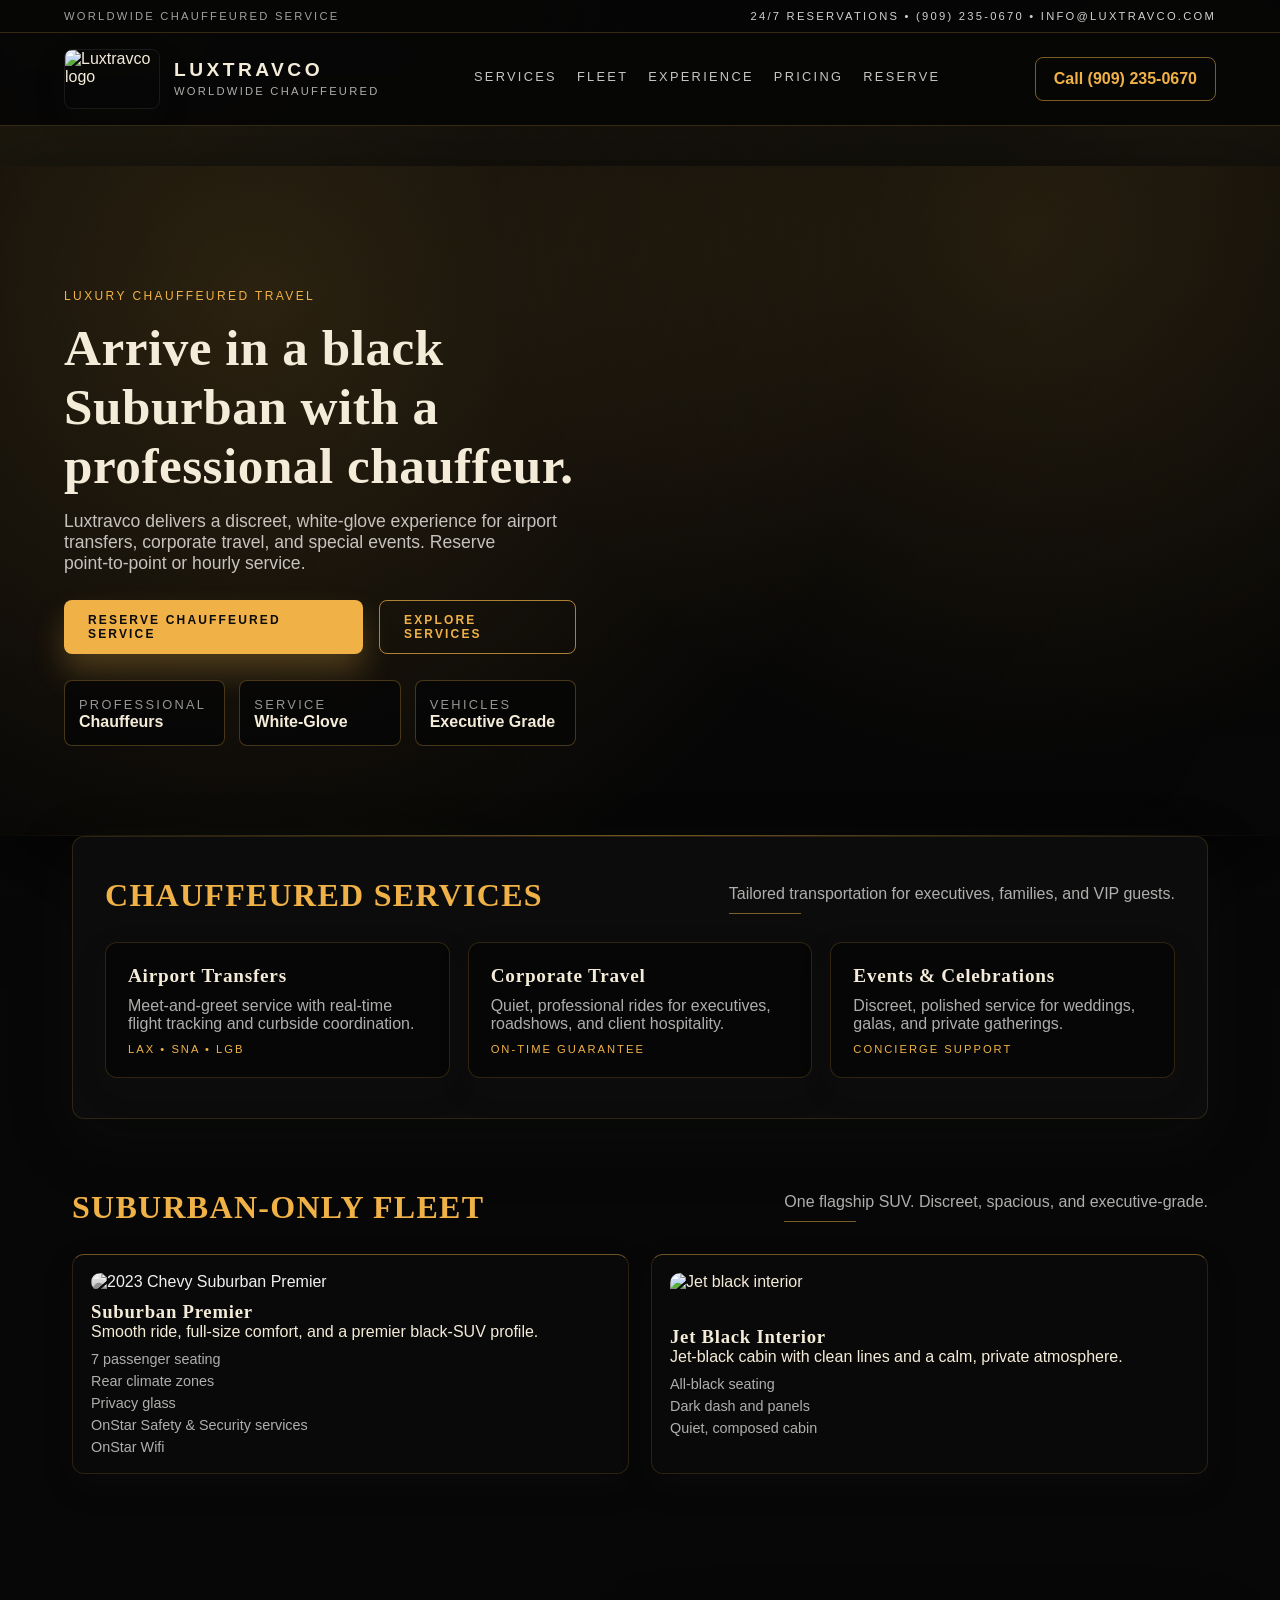
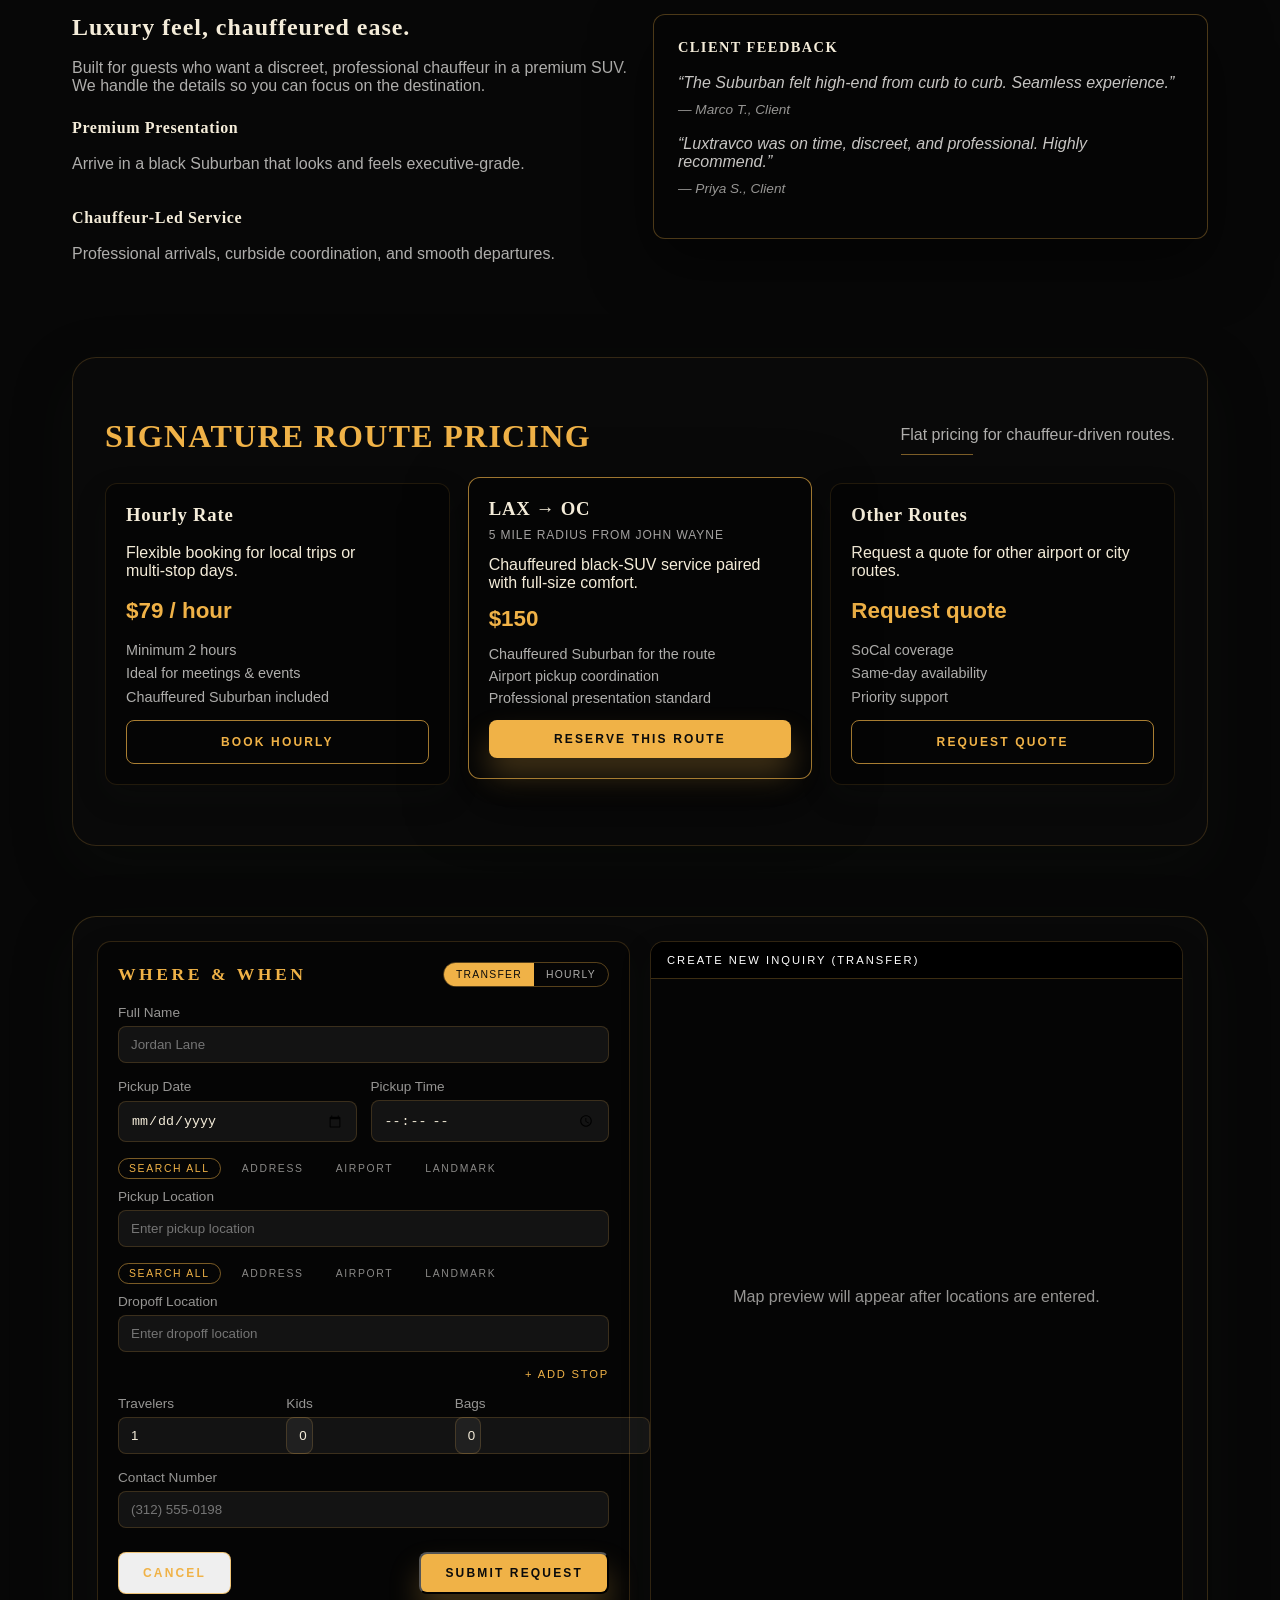
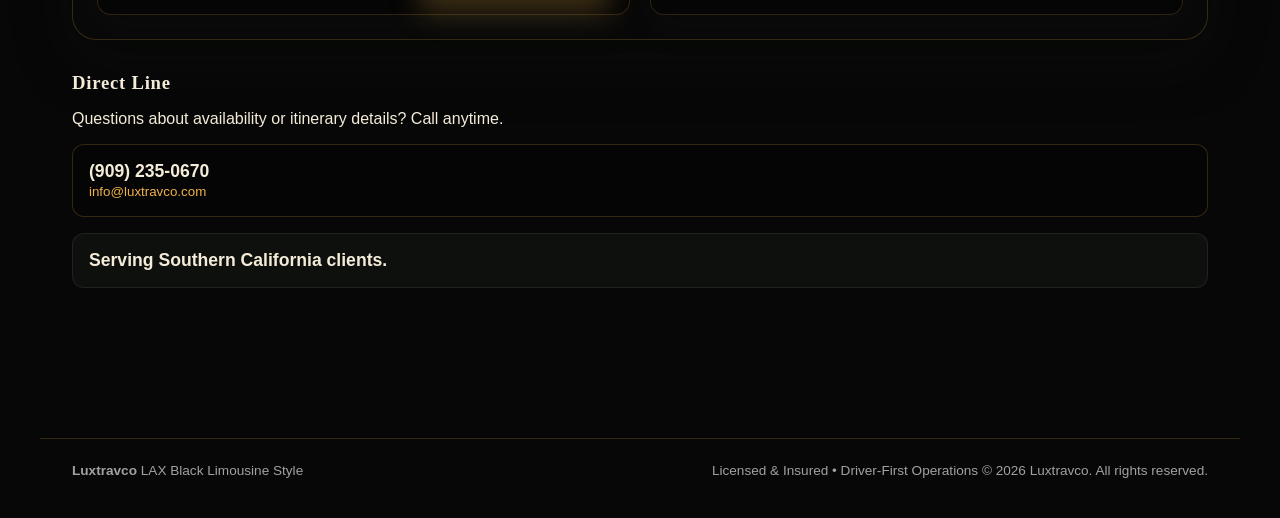
==== mobile.html @ 1f362af4 "Add files via upload" ====
<!doctype html>
<html lang="en">
<head>
  <meta charset="utf-8" />
  <meta name="viewport" content="width=device-width, initial-scale=1" />
  <title>Luxtravco | Mobile</title>
  <link rel="icon" type="image/jpeg" href="logo.jpeg" />
  <link rel="stylesheet" href="mobile.css" />
  <script>
    (function () {
      const isMobile =
        (navigator.userAgentData && navigator.userAgentData.mobile) ||
        /Mobi|Android|iPhone|iPad|iPod|BlackBerry|IEMobile|Opera Mini/i.test(
          navigator.userAgent
        );
      const isSmall = window.matchMedia('(max-width: 900px)').matches;
      if (!isMobile && !isSmall) {
        window.location.replace('index.html' + window.location.hash);
      }
    })();
  </script>
</head>
<body>
  <header class="mobile-header">
    <div class="brand">
      <img src="logo.jpeg" alt="Luxtravco logo" />
      <div>
        <strong>Luxtravco</strong>
        <small>Worldwide Chauffeured</small>
      </div>
    </div>
    <a class="call-btn" href="tel:+19092350670">Call (909) 235‑0670</a>
  </header>

  <main>
    <section class="hero">
      <span class="eyebrow">Luxury Chauffeured Travel</span>
      <h1>Black‑SUV chauffeured service for airport, corporate, and VIP travel.</h1>
      <p>
        Discreet, professional chauffeurs. Executive‑grade Suburban fleet. Reserve
        point‑to‑point or hourly service in minutes.
      </p>
      <a class="primary-btn" href="#book">Reserve Service</a>
      <img src="suburban-main.jpg" alt="Black Suburban" />
    </section>

    <section class="services">
      <h2>Services</h2>
      <div class="card">
        <h3>Airport Transfers</h3>
        <p>Flight tracking, curbside coordination, and meet‑and‑greet service.</p>
      </div>
      <div class="card">
        <h3>Corporate Travel</h3>
        <p>Quiet, reliable rides for roadshows, client meetings, and teams.</p>
      </div>
      <div class="card">
        <h3>Events & Celebrations</h3>
        <p>Discreet luxury service for weddings, galas, and private gatherings.</p>
      </div>
    </section>

    <section class="pricing">
      <h2>Signature Pricing</h2>
      <div class="card">
        <h3>Hourly Rate</h3>
        <strong>$79 / hour</strong>
        <p>2‑hour minimum. Executive Suburban with professional chauffeur.</p>
      </div>
      <div class="card">
        <h3>LAX → OC</h3>
        <small>5 mile radius from John Wayne</small>
        <strong>$150</strong>
        <p>Direct airport transfer in a black Suburban.</p>
      </div>
    </section>

    <section id="book" class="booking">
      <h2>Reserve Chauffeured Service</h2>
      <form class="booking-form" id="booking-form">
        <label>
          Full Name
          <input type="text" name="fullName" placeholder="Jordan Lane" required />
        </label>
        <label>
          Pickup Date
          <input type="date" name="pickupDate" required />
        </label>
        <label>
          Pickup Time
          <input type="time" name="pickupTime" />
        </label>
        <label>
          Pickup Location
          <input type="text" name="pickupLocation" placeholder="Enter pickup location" required />
        </label>
        <label>
          Dropoff Location
          <input type="text" name="dropoffLocation" placeholder="Enter dropoff location" required />
        </label>
        <label>
          Travelers
          <input type="number" min="1" value="1" name="travelers" />
        </label>
        <label>
          Kids
          <input type="number" min="0" value="0" name="kids" />
        </label>
        <label>
          Bags
          <input type="number" min="0" value="0" name="bags" />
        </label>
        <label>
          Contact Number
          <input type="text" name="contactNumber" placeholder="(312) 555‑0198" />
        </label>
        <button class="primary-btn" type="submit">Submit Request</button>
        <p class="form-status" id="form-status" aria-live="polite"></p>
      </form>
      <div class="contact">
        <strong>(909) 235‑0670</strong>
        <a href="mailto:info@luxtravco.com">info@luxtravco.com</a>
      </div>
    </section>
  </main>

  <footer class="mobile-footer">
    <span>© 2026 Luxtravco. All rights reserved.</span>
    <a href="index.html">View desktop site</a>
  </footer>

  <script src="script.js"></script>
</body>
</html>
---- mobile.css ----
:root {
  --gold: #f0b247;
  --black: #050505;
  --mist: #f4ecd9;
  --line: rgba(240, 178, 71, 0.25);
}

* {
  box-sizing: border-box;
  margin: 0;
  padding: 0;
}

body {
  font-family: "Avenir Next", "Helvetica Neue", Arial, sans-serif;
  background: var(--black);
  color: var(--mist);
  line-height: 1.5;
}

a {
  color: inherit;
  text-decoration: none;
}

.mobile-header {
  display: grid;
  gap: 12px;
  padding: 16px;
  border-bottom: 1px solid var(--line);
}

.brand {
  display: grid;
  grid-template-columns: 60px 1fr;
  gap: 12px;
  align-items: center;
}

.brand img {
  width: 60px;
  height: 38px;
  border-radius: 6px;
  object-fit: cover;
  border: 1px solid rgba(255, 255, 255, 0.1);
}

.brand strong {
  text-transform: uppercase;
  letter-spacing: 0.18em;
}

.brand small {
  display: block;
  font-size: 0.65rem;
  letter-spacing: 0.16em;
  text-transform: uppercase;
  color: rgba(247, 245, 242, 0.6);
}

.call-btn {
  display: inline-flex;
  justify-content: center;
  padding: 10px 16px;
  border: 1px solid rgba(240, 178, 71, 0.6);
  border-radius: 999px;
  color: var(--gold);
  text-transform: uppercase;
  letter-spacing: 0.16em;
  font-size: 0.7rem;
}

main {
  padding: 20px 16px 60px;
}

.hero {
  display: grid;
  gap: 16px;
}

.hero img {
  width: 100%;
  border-radius: 14px;
  border: 1px solid rgba(240, 178, 71, 0.2);
}

.eyebrow {
  text-transform: uppercase;
  letter-spacing: 0.18em;
  font-size: 0.65rem;
  color: var(--gold);
}

h1 {
  font-family: "Times New Roman", "Georgia", serif;
  font-size: 2rem;
}

.primary-btn {
  display: inline-flex;
  justify-content: center;
  padding: 12px 18px;
  background: var(--gold);
  color: #0b0b0b;
  border-radius: 999px;
  text-transform: uppercase;
  letter-spacing: 0.18em;
  font-size: 0.7rem;
  font-weight: 600;
}

section {
  margin-top: 36px;
}

h2 {
  text-transform: uppercase;
  letter-spacing: 0.16em;
  font-size: 1.1rem;
  color: var(--gold);
  margin-bottom: 12px;
}

.card {
  background: rgba(10, 10, 10, 0.9);
  border: 1px solid rgba(240, 178, 71, 0.2);
  border-radius: 12px;
  padding: 16px;
  margin-bottom: 12px;
}

.card strong {
  display: block;
  color: var(--gold);
  margin: 6px 0;
}

.booking-form {
  display: grid;
  gap: 12px;
  background: rgba(10, 10, 10, 0.9);
  border: 1px solid rgba(240, 178, 71, 0.2);
  border-radius: 12px;
  padding: 16px;
}

.booking-form label {
  display: grid;
  gap: 6px;
  font-size: 0.85rem;
  color: rgba(247, 245, 242, 0.7);
}

.booking-form input {
  background: rgba(255, 255, 255, 0.06);
  border: 1px solid rgba(240, 178, 71, 0.2);
  border-radius: 8px;
  padding: 10px 12px;
  color: var(--mist);
}

.form-status {
  font-size: 0.85rem;
  color: rgba(247, 245, 242, 0.7);
}

.contact {
  display: grid;
  gap: 6px;
  margin-top: 12px;
}

.contact a {
  color: var(--gold);
}

.mobile-footer {
  padding: 20px 16px 30px;
  border-top: 1px solid var(--line);
  display: grid;
  gap: 8px;
  font-size: 0.8rem;
  color: rgba(247, 245, 242, 0.6);
}

.mobile-footer a {
  color: var(--gold);
}
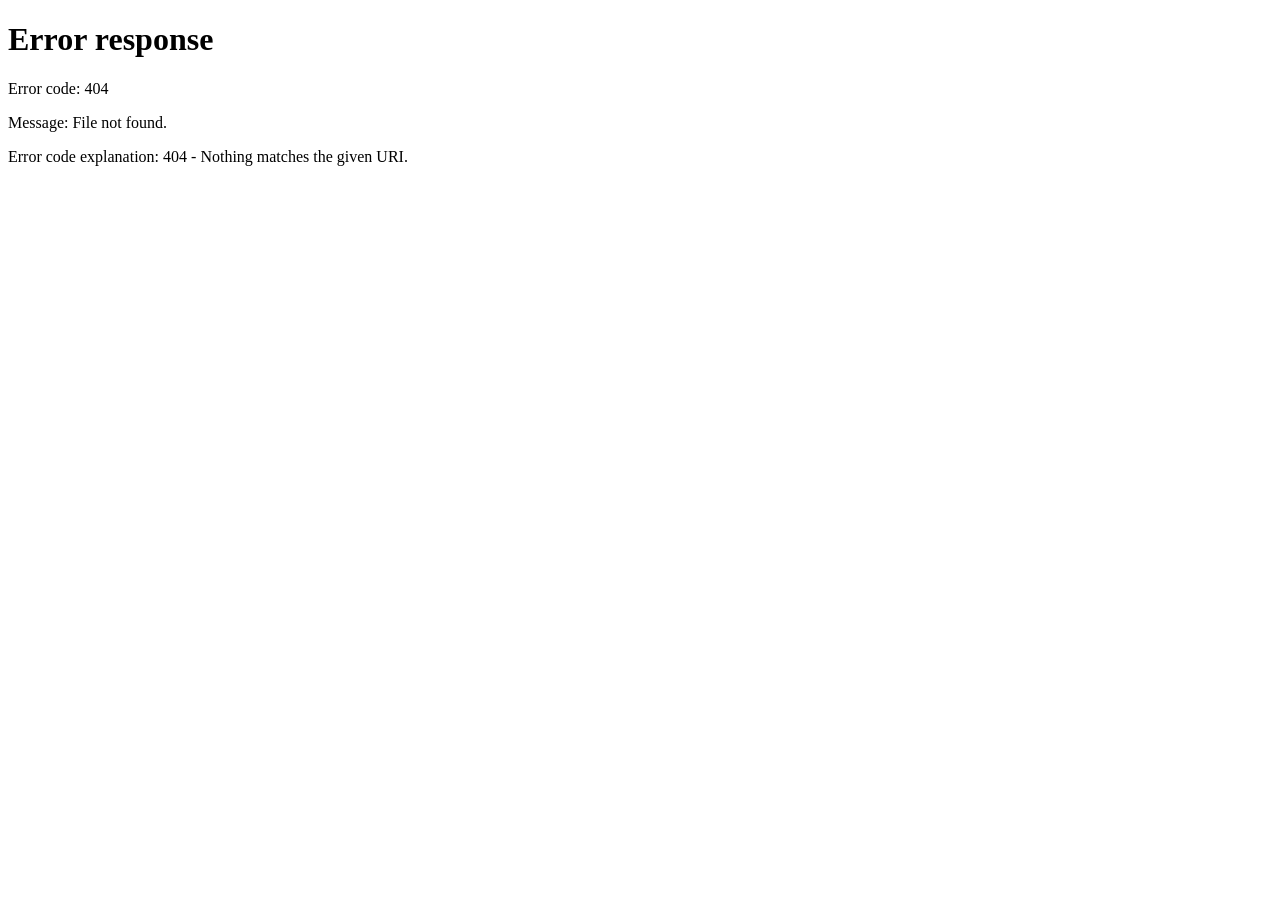
==== commit 0472a2c7: "Update mobile.html" ====
--- a/mobile.html
+++ b/mobile.html
@@ -26,7 +26,7 @@
       <img src="logo.jpeg" alt="Luxtravco logo" />
       <div>
         <strong>Luxtravco</strong>
-        <small>Worldwide Chauffeured</small>
+        <small>Chauffeur Service</small>
       </div>
     </div>
     <a class="call-btn" href="tel:+19092350670">Call (909) 235‑0670</a>
@@ -65,12 +65,12 @@
       <div class="card">
         <h3>Hourly Rate</h3>
         <strong>$79 / hour</strong>
-        <p>2‑hour minimum. Executive Suburban with professional chauffeur.</p>
+        <small>5 mile radius from John Wayne</small>
+        <p>Executive Chevy Suburban with professional chauffeur.</p>
       </div>
       <div class="card">
         <h3>LAX → OC</h3>
-        <small>5 mile radius from John Wayne</small>
-        <strong>$150</strong>
+        <strong>$149</strong>
         <p>Direct airport transfer in a black Suburban.</p>
       </div>
     </section>
@@ -90,13 +90,27 @@
           Pickup Time
           <input type="time" name="pickupTime" />
         </label>
-        <label>
+        <label class="autocomplete-field">
           Pickup Location
-          <input type="text" name="pickupLocation" placeholder="Enter pickup location" required />
+          <input
+            type="text"
+            name="pickupLocation"
+            placeholder="Enter pickup location"
+            required
+            data-autocomplete="pickup"
+            data-location-type="all"
+          />
         </label>
-        <label>
+        <label class="autocomplete-field">
           Dropoff Location
-          <input type="text" name="dropoffLocation" placeholder="Enter dropoff location" required />
+          <input
+            type="text"
+            name="dropoffLocation"
+            placeholder="Enter dropoff location"
+            required
+            data-autocomplete="dropoff"
+            data-location-type="all"
+          />
         </label>
         <label>
           Travelers
@@ -114,7 +128,7 @@
           Contact Number
           <input type="text" name="contactNumber" placeholder="(312) 555‑0198" />
         </label>
-        <button class="primary-btn" type="submit">Submit Request</button>
+        <button class="primary-btn" type="submit" data-action="email-form">Submit Request</button>
         <p class="form-status" id="form-status" aria-live="polite"></p>
       </form>
       <div class="contact">
@@ -126,7 +140,7 @@
 
   <footer class="mobile-footer">
     <span>© 2026 Luxtravco. All rights reserved.</span>
-    <a href="index.html">View desktop site</a>
+    <a href="index.html?desktop=1">View desktop site</a>
   </footer>
 
   <script src="script.js"></script>
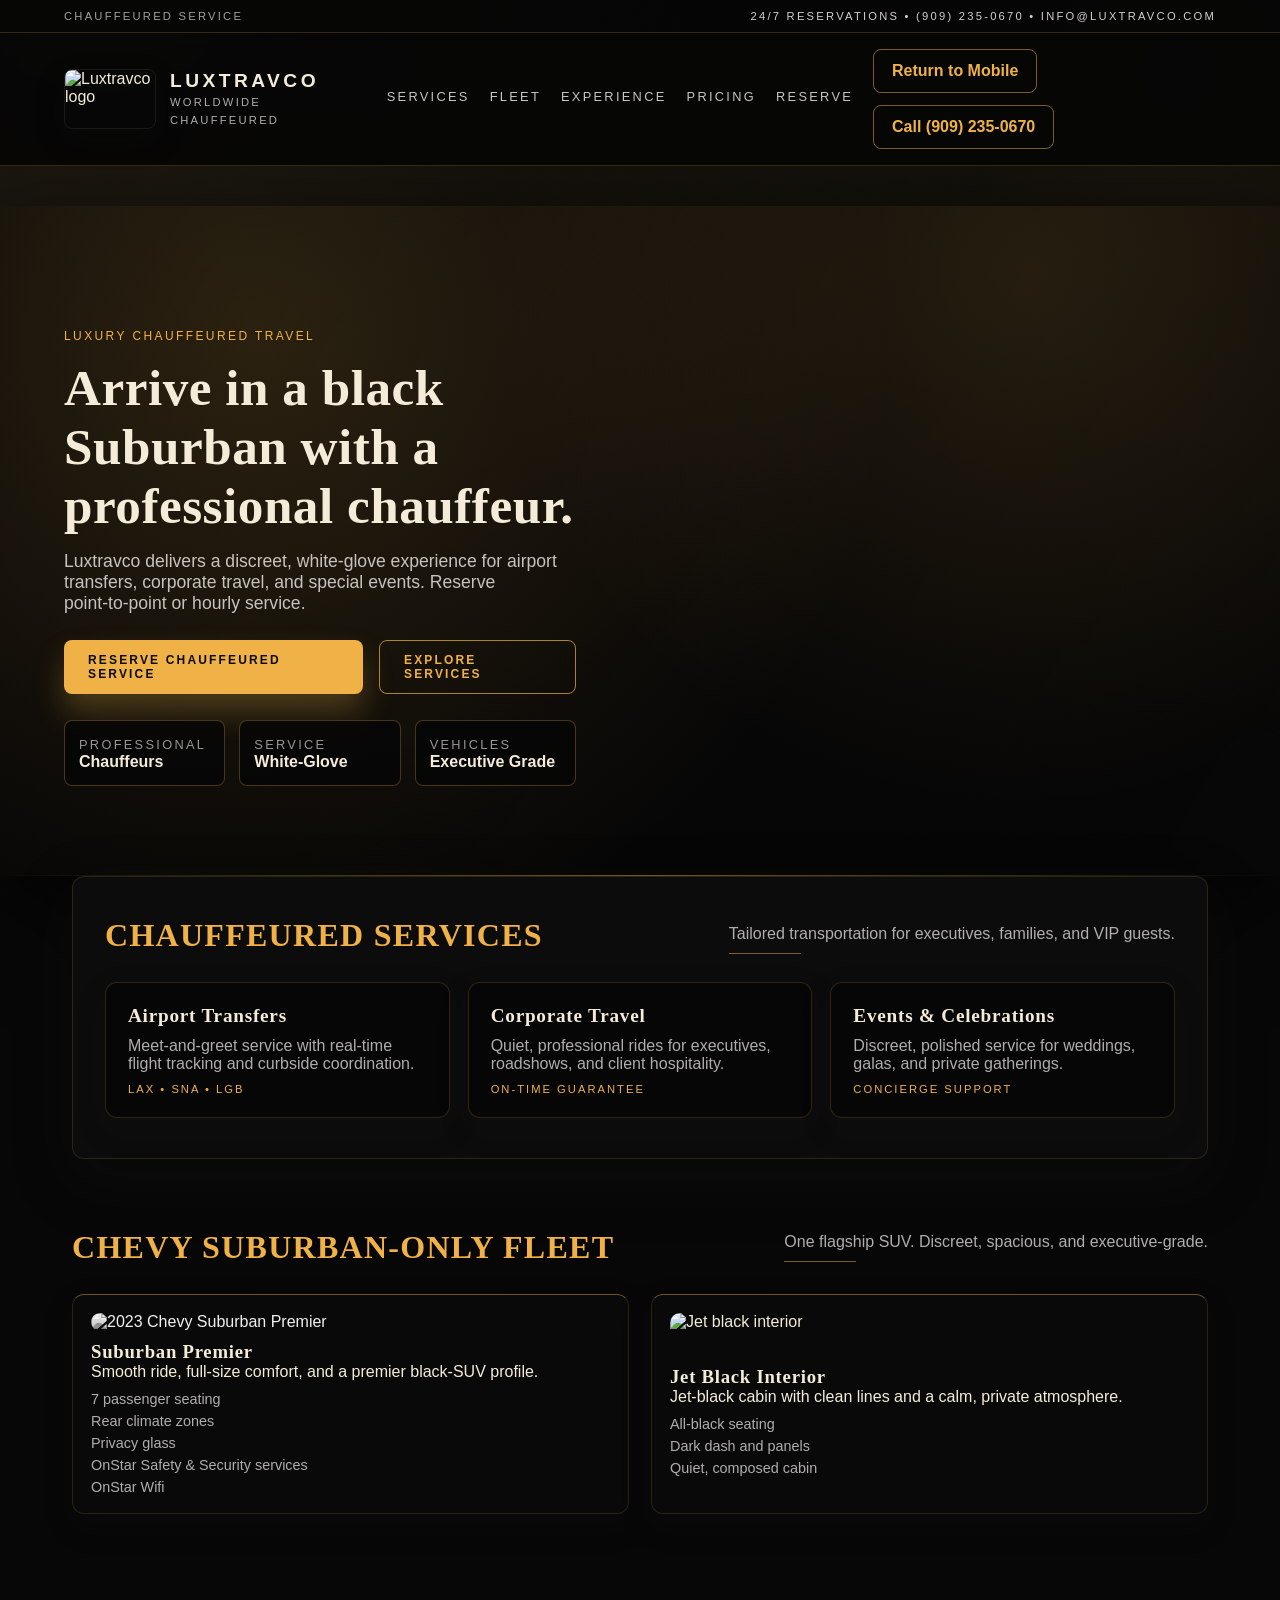
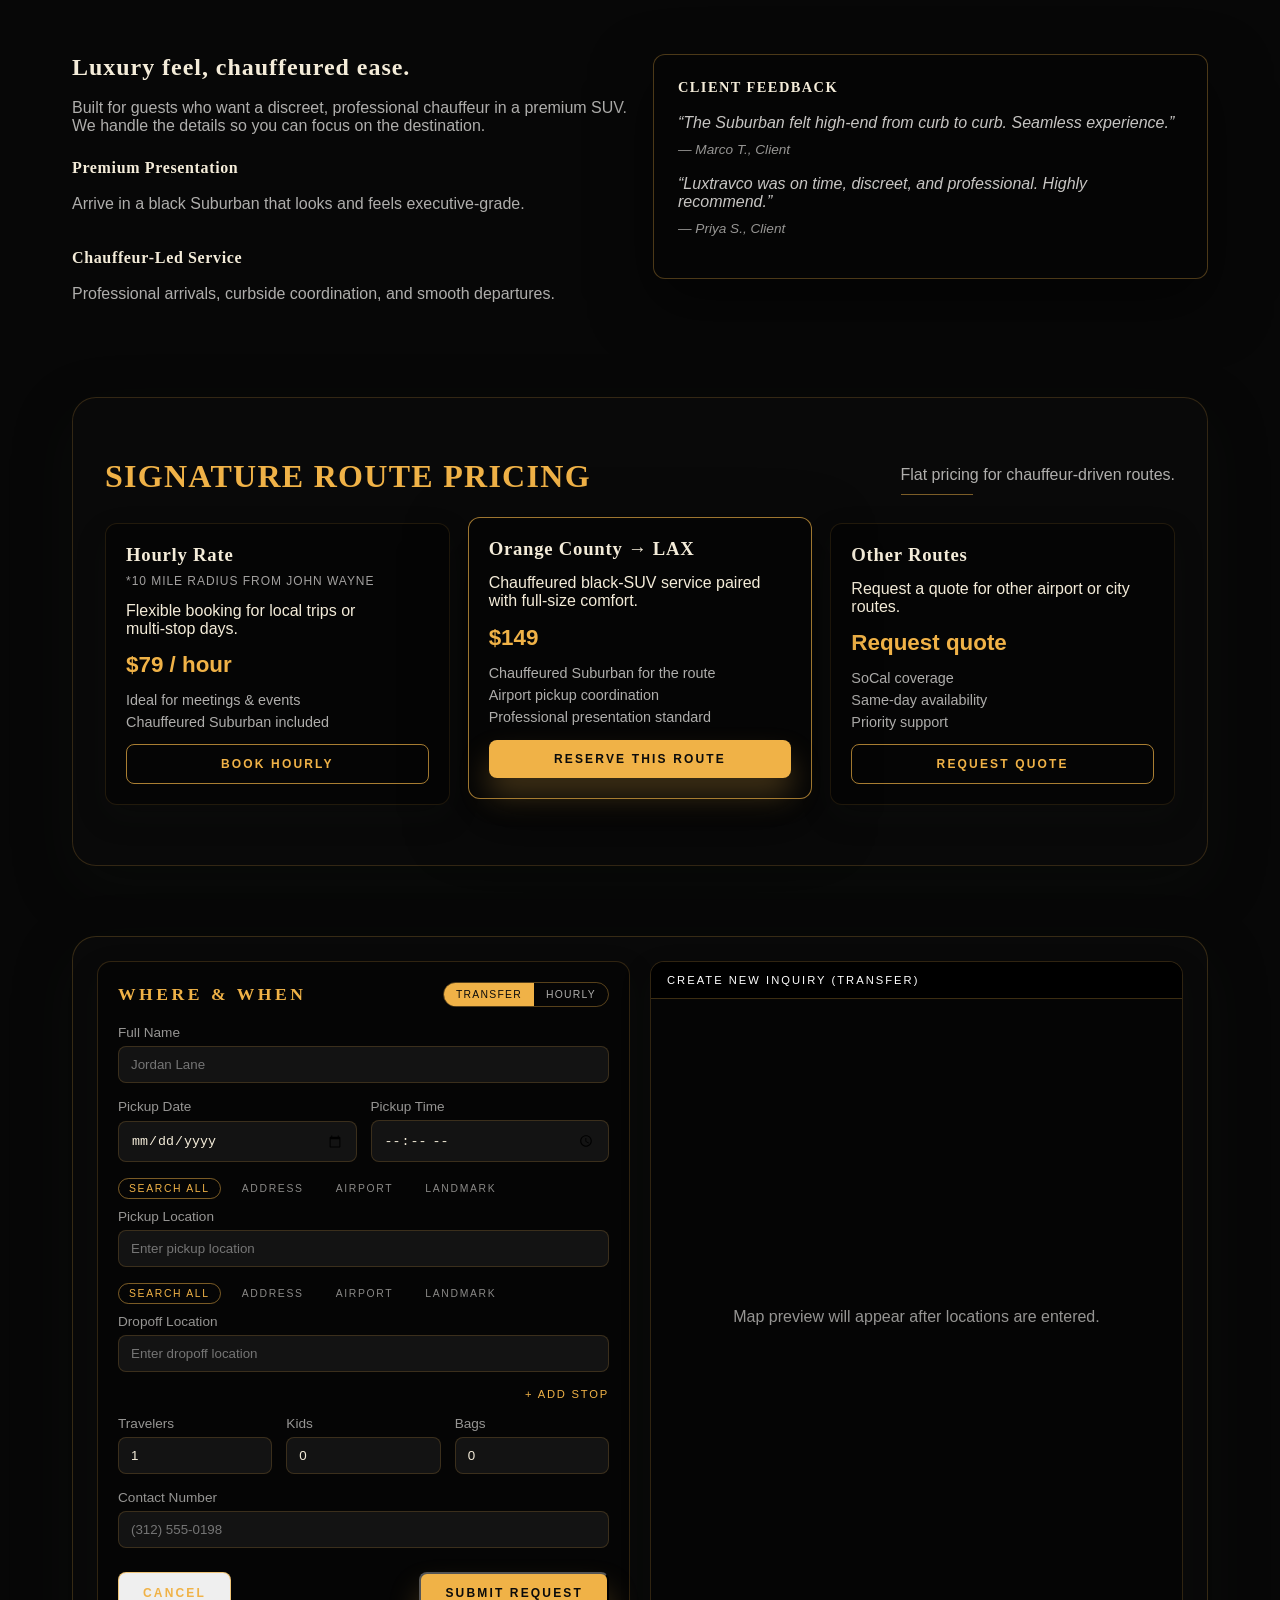
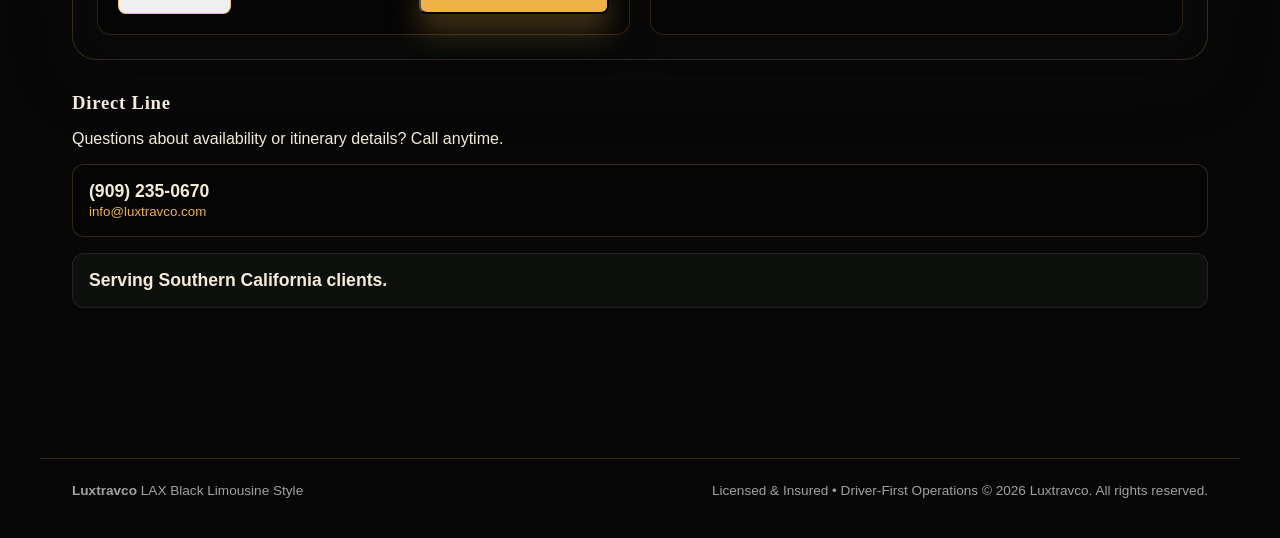
==== commit 45643f4d: "Add files via upload" ====
--- a/mobile.html
+++ b/mobile.html
@@ -26,7 +26,7 @@
       <img src="logo.jpeg" alt="Luxtravco logo" />
       <div>
         <strong>Luxtravco</strong>
-        <small>Chauffeur Service</small>
+        <small>Worldwide Chauffeured</small>
       </div>
     </div>
     <a class="call-btn" href="tel:+19092350670">Call (909) 235‑0670</a>
@@ -65,12 +65,12 @@
       <div class="card">
         <h3>Hourly Rate</h3>
         <strong>$79 / hour</strong>
-        <small>5 mile radius from John Wayne</small>
-        <p>Executive Chevy Suburban with professional chauffeur.</p>
+        <p>2‑hour minimum. Executive Suburban with professional chauffeur.</p>
       </div>
       <div class="card">
-        <h3>LAX → OC</h3>
-        <strong>$149</strong>
+        <h3>Orange County → LAX</h3>
+        <small>5 mile radius from John Wayne</small>
+        <strong>$150</strong>
         <p>Direct airport transfer in a black Suburban.</p>
       </div>
     </section>
@@ -114,15 +114,15 @@
         </label>
         <label>
           Travelers
-          <input type="number" min="1" value="1" name="travelers" />
+          <input type="number" min="1" max="6" value="1" name="travelers" />
         </label>
         <label>
           Kids
-          <input type="number" min="0" value="0" name="kids" />
+          <input type="number" min="0" max="6" value="0" name="kids" />
         </label>
         <label>
           Bags
-          <input type="number" min="0" value="0" name="bags" />
+          <input type="number" min="0" max="6" value="0" name="bags" />
         </label>
         <label>
           Contact Number
--- a/mobile.css
+++ b/mobile.css
@@ -152,6 +152,41 @@
   color: rgba(247, 245, 242, 0.7);
 }
 
+.autocomplete-field {
+  position: relative;
+}
+
+.autocomplete-list {
+  position: absolute;
+  left: 0;
+  right: 0;
+  top: 100%;
+  margin-top: 6px;
+  background: #050505;
+  border: 1px solid rgba(240, 178, 71, 0.3);
+  border-radius: 10px;
+  box-shadow: 0 18px 40px rgba(0, 0, 0, 0.45);
+  z-index: 10;
+  overflow: hidden;
+  display: none;
+}
+
+.autocomplete-item {
+  width: 100%;
+  text-align: left;
+  background: transparent;
+  border: none;
+  padding: 10px 12px;
+  color: rgba(247, 245, 242, 0.85);
+  font-size: 0.85rem;
+  cursor: pointer;
+}
+
+.autocomplete-item:hover {
+  background: rgba(240, 178, 71, 0.12);
+  color: var(--mist);
+}
+
 .booking-form input {
   background: rgba(255, 255, 255, 0.06);
   border: 1px solid rgba(240, 178, 71, 0.2);
